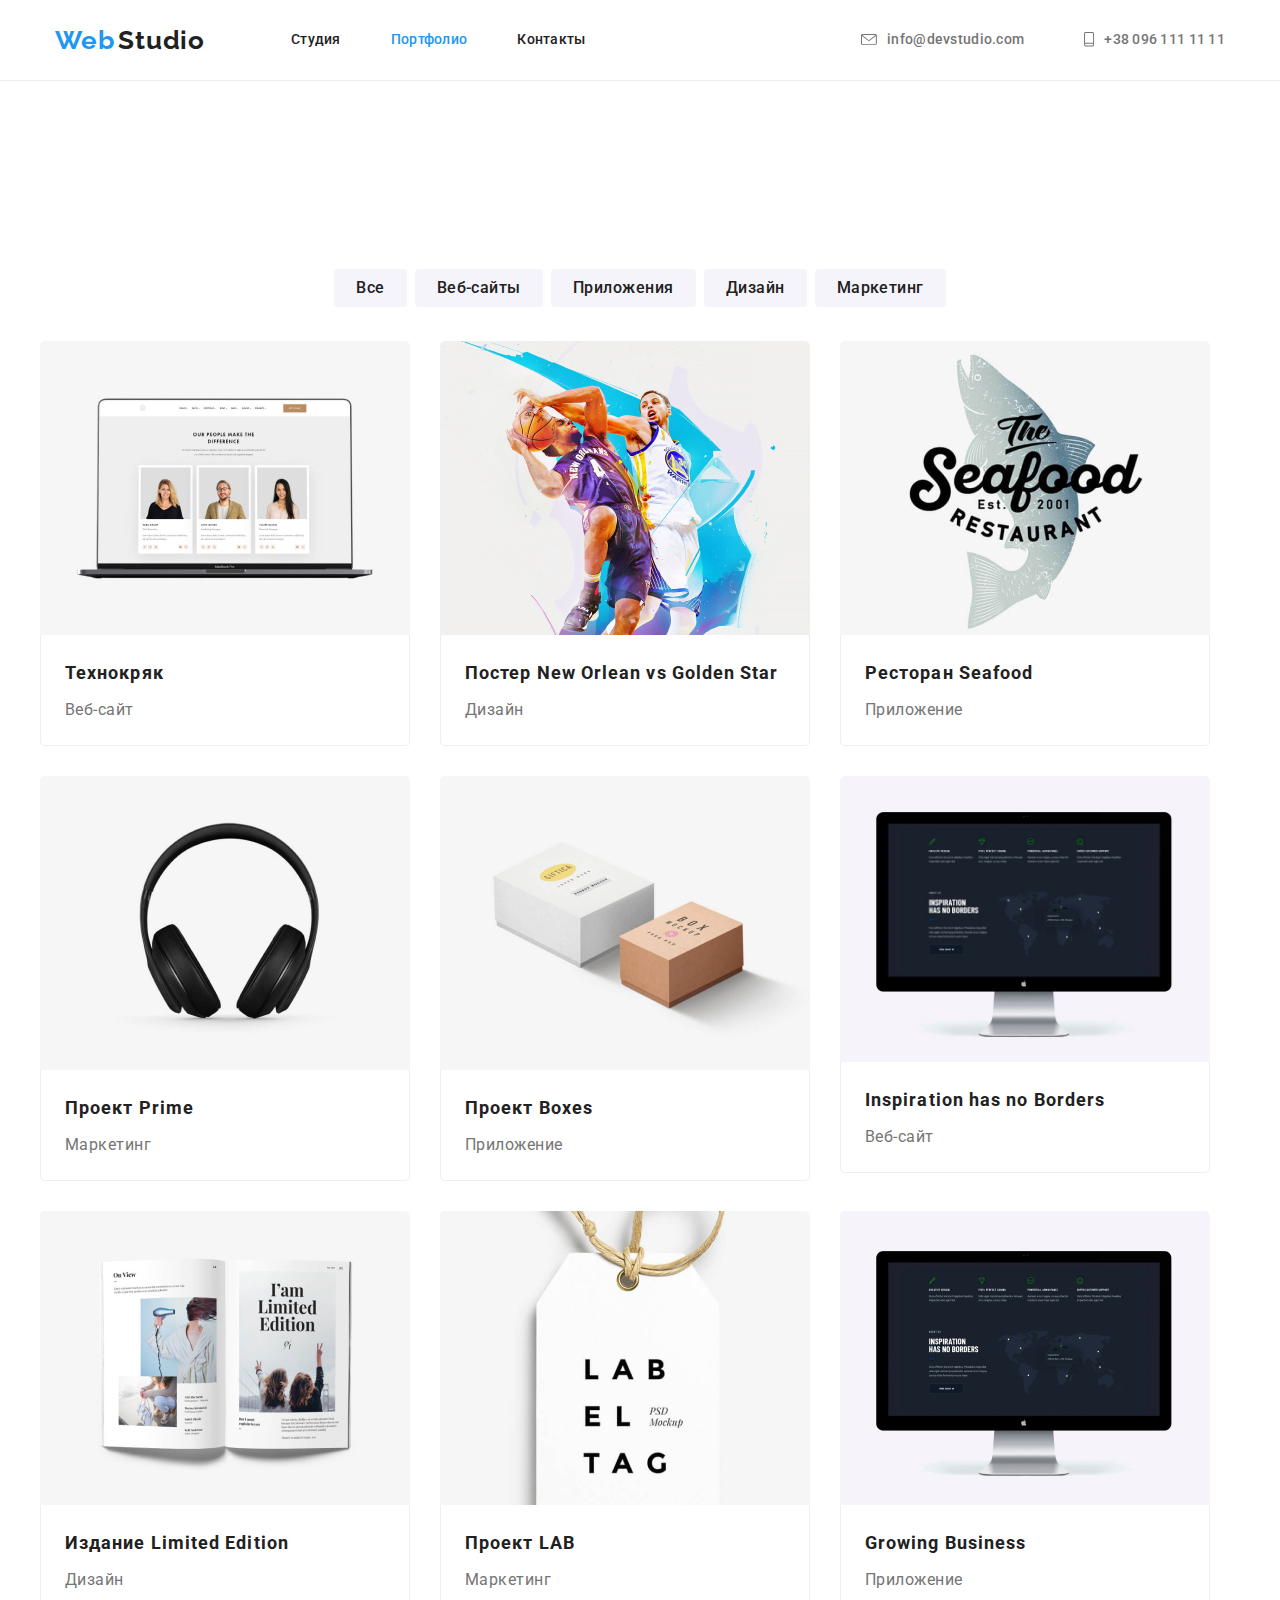
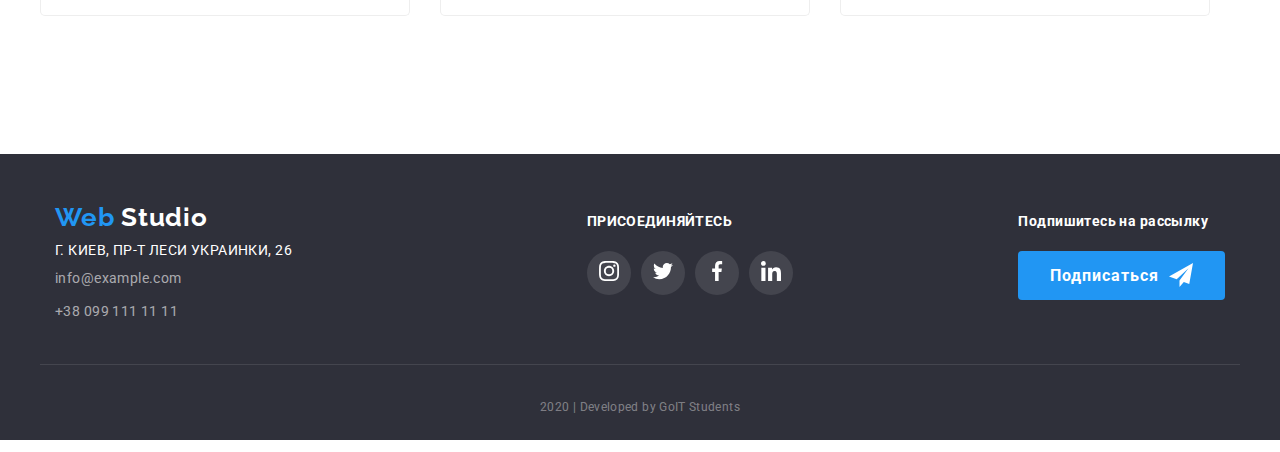
==== portfolio.html @ a6c0fffd "добавляет позиционирование на страницу студио" ====
<!DOCTYPE html>
<html lang="ru">
  <head>
    <meta charset="UTF-8" />
    <meta name="viewport" content="width=device-width, initial-scale=1.0" />
    <title>WebStudio</title>
    <link href="https://fonts.googleapis.com/css2?family=Raleway:wght@600&family=Roboto:wght@400;700;900&display=swap" rel="stylesheet">
    <link rel="stylesheet" href="https://cdnjs.cloudflare.com/ajax/libs/modern-normalize/0.6.0/modern-normalize.min.css">
    <link rel="stylesheet" href="./css/styles.css">
      </head>
  <body>
    <!-- шапка -->
    <header  class="page-header">
      <div class="container header-container">
        <nav class="main-nav">
          <a href="./index.html" class="logo"> <span class="logo-web">Web</span> <span class="logo-studio">Studio</span></a>
          <ul class="site-nav list">
            <li class="item"><a href="./index.html" class="link studio">Студия</a></li>
            <li class="item"><a href="./portfolio.html" class="link current">Портфолио</a></li>
            <li class="item"><a href="" class="link">Контакты</a></li>
          </ul>
        </nav>
       
        <ul class="list list-nav">
          <li class="list-nav img">
            <!-- <img src="./images/envelope(hover).svg" alt="the envelope" /> -->
            
            <a href="mailto:info@devstudio.com" class="list-link mail">
              <svg class="header-mail">
                <use href="./images/symbol-defs.svg#icon-envelopehover"></use>
              </svg>
              info@devstudio.com</a>
          </li>
          <li class="list-nav img">
            <!-- <img src="./images/Vector.svg" alt="mobile" /> -->
            <a href="tel:+380961111111" class="list-link phone">
              <svg class="header-phone">
                <use href="./images/symbol-defs.svg#icon-Vector"></use>
              </svg>
              +38 096 111 11 11</a>
          </li>
        </ul>
    </div>
    </header>
    <main>
      <!-- кнопки -->
      <section>
      <div class="filter">
        <button type="button" class="portfolio-button">Все</button>
        <button type="button" class="portfolio-button">Веб-сайты</button>
        <button type="button" class="portfolio-button">Приложения</button>
        <button type="button" class="portfolio-button">Дизайн</button>
        <button type="button" class="portfolio-button" >Маркетинг</button>
      </div>
      <!-- список работ -->
      <ul class="container list-portfolio">
        <li class="item portfolio">
          <a href="" class="portfolio-link"><img src="./images/techno.jpg" alt="Веб-сайт" class="portfolio-img">
          <div class="portfolio-content">
            <h2 class="portfolio-name">Технокряк</h2>
            <p class="portfolio-type">Веб-сайт</p>
            <p class="portfolio-discription">Технокряк это современная площадка распространения коронавируса. Компании используют эту платформу для цифрового шпионажа и атак на защищённые сервера конкурентов.</p>
          </div>
        </a>
        </li>
        <li class="item portfolio">
          <a href="" class="portfolio-link"><img src="./images/poster.jpg" alt="Дизайн" class="portfolio-img">
        <div class="portfolio-content">
          <h2 class="portfolio-name">Постер New Orlean vs Golden Star</h2>
          <p class="portfolio-type">Дизайн</p>
          <p class="portfolio-discription">Технокряк это современная площадка распространения коронавируса. Компании используют эту платформу для цифрового шпионажа и атак на защищённые сервера конкурентов.</p>
        </div>
        </a>
        </li>
        <li class="item portfolio">
          <a href="" class="portfolio-link"><img src="./images/restourant.jpg" alt="Приложение" class="portfolio-img">
           <div class="portfolio-content">
            <h2 class="portfolio-name">Ресторан Seafood</h2>
            <p class="portfolio-type">Приложение</p>
            <p class="portfolio-discription">Технокряк это современная площадка распространения коронавируса. Компании используют эту платформу для цифрового шпионажа и атак на защищённые сервера конкурентов.</p>
           </div>
        </a>
        </li>
        <li class="item portfolio">
          <a href="" class="portfolio-link"><img src="./images/headset.jpg" alt="Маркетинг" class="portfolio-img">
            <div class="portfolio-content">
              <h2 class="portfolio-name">Проект Prime</h2>
              <p class="portfolio-type">Маркетинг</p>
              <p class="portfolio-discription">Технокряк это современная площадка распространения коронавируса. Компании используют эту платформу для цифрового шпионажа и атак на защищённые сервера конкурентов.</p>
            </div>
        </a>
        </li>
        <li class="item portfolio">
          <a href="" class="portfolio-link"><img src="./images/boxes.jpg" alt="Приложение" class="portfolio-img">
            <div class="portfolio-content">
              <h2 class="portfolio-name">Проект Boxes</h2>
              <p class="portfolio-type">Приложение</p>
              <p class="portfolio-discription">Технокряк это современная площадка распространения коронавируса. Компании используют эту платформу для цифрового шпионажа и атак на защищённые сервера конкурентов.</p>
            </div>
        </a>
        </li>
        <li class="item portfolio">
          <a href="" class="portfolio-link"><img src="./images/monitor.jpg" alt="Веб-сайт" class="portfolio-img">
            <div class="portfolio-content">
              <h2 class="portfolio-name">Inspiration has no Borders</h2>
              <p class="portfolio-type">Веб-сайт</p>
              <p class="portfolio-discription">Технокряк это современная площадка распространения коронавируса. Компании используют эту платформу для цифрового шпионажа и атак на защищённые сервера конкурентов.</p>
            </div>
        </a>
        </li>
        <li class="item portfolio">
          <a href="" class="portfolio-link"><img src="./images/books.jpg" alt="Дизайн" class="portfolio-img">
            <div class="portfolio-content">
              <h2 class="portfolio-name">Издание Limited Edition</h2>
              <p class="portfolio-type">Дизайн</p>
              <p class="portfolio-discription">Технокряк это современная площадка распространения коронавируса. Компании используют эту платформу для цифрового шпионажа и атак на защищённые сервера конкурентов.</p>
            </div>
        </a>
        </li>
        <li class="item portfolio">
          <a href="" class="portfolio-link"><img src="./images/project-lab.jpg" alt="Маркетинг" class="portfolio-img">
            <div class="portfolio-content">
              <h2 class="portfolio-name">Проект LAB</h2>
              <p class="portfolio-type">Маркетинг</p>
              <p class="portfolio-discription">Технокряк это современная площадка распространения коронавируса. Компании используют эту платформу для цифрового шпионажа и атак на защищённые сервера конкурентов.</p>
            </div>
        </a>
        </li>
        <li class="item portfolio">
          <a href="" class="portfolio-link"><img src="./images/laptop.jpg" alt="Приложение" class="portfolio-img">
            <div class="portfolio-content">
              <h2 class="portfolio-name">Growing Business</h2>
              <p class="portfolio-type">Приложение</p>
              <p class="portfolio-discription">Технокряк это современная площадка распространения коронавируса. Компании используют эту платформу для цифрового шпионажа и атак на защищённые сервера конкурентов.</p>
            </div>
        </a>
        </li>
      </ul>              
       </section>
    
    </main>
    <footer class="container-end">
      
      <div class="container footer">
 
       <address class="address"><a href="./index.html" class="footer-logo"> <span class="logo-web">Web</span> <span class="logo-studio-footer">Studio</span></a>
         
         <span class="footer-adress">г. Киев, пр-т Леси Украинки, 26</span>
         <a href="mailto:info@example.com" class="footer-link-adress">info@example.com</a>
         <a href="tel:+380991111111" class="footer-link">+38 099 111 11 11</a>
       </address>
       <div>
         <b class="footer-tittle">ПРИСОЕДИНЯЙТЕСЬ</b>
         <ul class="list social-links">
          <li class="team-icon end">
            <a href="https://www.instagram.com/" >
              <svg class="link-icon end">
                <use href="./images/symbol-defs.svg#icon-instagram"></use>
              </svg>
              <!-- <img src="./images/instagram.svg" alt="instagram"
            /> -->
          </a>
          </li>
          <li class="team-icon end">
            <a href="https://twitter.com/">
              <svg class="link-icon end">
                <use href="./images/symbol-defs.svg#icon-twitter"></use>
              </svg>
              <!-- <img src="./images/twitter.svg" alt="twitter"/> -->
          </a>
          </li>
          <li class="team-icon end">
            <a href="https://www.facebook.com/">
              <!-- <img src="./images/facebook.svg" alt="facebook"/> -->
              <svg class="link-icon end">
                <use href="./images/symbol-defs.svg#icon-facebook"></use>
              </svg>
          </a>
          </li>
          <li class="team-icon end">
            <a href="https://www.linkedin.com/">
              <!-- <img src="./images/linkedin.svg" alt="linkedin"/> -->
              <svg class="link-icon end">
                <use href="./images/symbol-defs.svg#icon-linkedin"></use>
              </svg>
          </a>
          </li>
         </ul>
       </div>
       <div>
         <b class="footer-tittle">Подпишитесь на рассылку</b>
         <a href="" class="button signature">Подписаться</a>
         </div>
      </div>
       <p class="footer-end">2020 | Developed by GoIT Students </p>
     </footer>
  </body>
</html>
---- css/styles.css ----
:root {
    --primary-text-color: #757575;
    --secondary-text-color: #212121;
    --accent-color: #2196F3;
    --white-text-color: #FFFFFF;
    --footer-text-color: rgba(66, 44, 44, 0.4);
    --our-team-bg-color: #F5F4FA;
    --bg-color: #E5E5E5;
    --bg-variants: rgba(47, 48, 58, 0.8);
    --footer-bg-color: #2F303A;
    --clients-color: #AFB1B8;
    --footer-copyrite: rgba(255, 255, 255, 0.4);
    --portfolio-border: #EEEEEE;
}

body {
    background-color: var(--white-text-color);
    color: var(--primary-text-color);
    font-family: Roboto, sans-serif;
    font-weight: 400;
    font-size: 14px;
}
.container{
    margin-left: auto;
    margin-right: auto;
    width: 1200px;
    padding-left: 15px;
    padding-right: 15px;
}

.page-header{
    border-bottom:  1px solid #ECECEC;
}

.page-header .header-container{
    display: flex;
    align-items: center;
   }
a{
    text-decoration: none;
}
/* .section{
    margin-bottom: 94px;
    padding-top: 94px;
    padding-bottom: 94px;
} */
section{
    padding-top: 94px;
    padding-bottom: 94px;
} 

.main-nav{
    display: flex;
    align-items: center;
    /* justify-content: start; */
    
}
/* .link.current.studio{
    margin-left: 86px;
} */
.logo-web {
    text-decoration: none;
    color: var(--accent-color);
    font-family: Raleway, sans-serif;
    font-style: normal;
    font-weight: 700;
    font-size: 26px;
    line-height:1.19;
    /* identical to box height */
    letter-spacing: 0.03em;
}
/* .logo-web:hover, .logo-web:focus {
color: var(--secondary-text-color);
} */
.logo-studio{
    text-decoration: none;
    font-family: Raleway, sans-serif;
    font-weight: 700;
    font-size: 26px;
    line-height:1.19;
    /* identical to box height */
    letter-spacing: 0.03em;
}

.logo {
    color: var(--secondary-text-color);
    font-family: Raleway, sans-serif;
    margin-right: 86px;
}
.logo:hover, .logo:focus {
    color: var(--accent-color) 
}

.list, .list-portfolio, .team-members {
    list-style: none;
    padding: 0;
    
}.site-nav{
    display: flex;
    padding: 0;
    margin-top: 0;
    margin-bottom: 0;
}
/* .site-nav .item{
    margin-right: 50px;
}

.site-nav .item:last-child{
    margin-right: 0;
} */

/* .site-nav .item + .item{
    margin-left: 50px;
} */

.site-nav .item:not(:last-child){
    margin-right: 50px;
}
.site-nav .link{
    padding-top: 32px;
    padding-bottom: 32px;

    font-family: Roboto;
    font-style: 400;
    font-weight: 500;
    font-size: 14px;
    line-height: 1.14;
    letter-spacing: 0.02em;
    color: var(--secondary-text-color)
}
.site-nav .item {
    /* display: block; */
    padding-top: 32px;
    padding-bottom: 32px;

    color: var(--secondary-text-color);
    font-weight: 500;
    /* font-size: 14px; */
    line-height: 1.14;
    letter-spacing: 0.02em;
}
.site-nav .link:hover, .site-nav .link:focus {
    color: var(--accent-color) ;
}
.site-nav .link.current {
    color: var(--accent-color)
}
.list-nav{
    display: flex;
    align-items: center;
    margin: 0;
    padding: 0;
    margin-left: auto;
    
    font-weight: 500;
    /* font-size: 14px; */
    line-height: 1.14;
    letter-spacing: 0.02em;
}

.list.list-nav .list-link + .list-link{
    margin-left: 50px;
}
.list-nav.img{
    display: flex;
}
.list-link {
    display: inline-flex;
    align-items: center;
    color: var(--primary-text-color);
    fill: var(--primary-text-color);
    text-decoration: none;
    margin-left: 10px;
}
/* .list-link.mail::before{
    content: "";
    width: 16px;
    height: 12px;
    background-image: url(../images/envelope\(hover\).svg);
    background-size: contain;
    background-position: center;
    margin-right: 10px;
} */
.header-mail{
    margin-right: 10px;
    width: 16px;
    height: 11px;
    /* fill: var(--primary-text-color); */
}
/* .header-mail:hover, .header-mail:focus, .header-phone:hover, .header-phone:focus {
    fill: var(--accent-color);
} */
.header-phone{
    margin-right: 10px;
    width: 10px;
    height: 15px;
    /* fill: var(--primary-text-color); */
}
/* .list-link.phone::before{
    content: "";
    width: 10px;
    height: 15px;
    background-image: url(../images/Vector.svg);
    background-size: contain;
    background-position: center;
    margin-right: 10px;
} */
.list.list-nav li:not(:first-child) {
    margin-left: 50px;
}

.list-link:hover, .list-link:focus {
    color: var(--accent-color) ;
    fill: var(--accent-color);
}
.link {
    text-decoration: none;
}
.section-hero {
    color: var(--white-text-color);
    font-weight: 900;
    font-size: 44px;
    line-height: 1.36;
    /* or 136% */
    text-align: center;
    letter-spacing: 0.06em;
    text-transform: uppercase;

    height: 600px;
    max-width: 1600px;
    margin-left: auto;
    margin-right: auto;
    background-image: linear-gradient(to right, var(--bg-variants), var(--bg-variants)), url(../images/Header\ img.jpg);
    background-size: cover;
    /* background-repeat: no-repeat; */
    background-position: center;
}
h2{
    margin: 0;
}

.hero-tittle{
    margin-top: 0;
    margin-bottom: 30px;
}
.work-vatiants{
    position: relative;

    display: flex;
}

.section-hero-variants{
    position: absolute;
    bottom: 0;
    
    display: inline-block;
    margin-top: 0;
    margin-bottom: 0;
    padding: 27px 82px;
    min-width: 370px;
    
    background-color: var(--bg-variants);
    color: var(--white-text-color);
    font-weight: 700;
    font-size: 14px;
    line-height: 1.14;
    text-align: center;
    letter-spacing: 0.03em;
    text-transform: uppercase
}
.button {
    display: inline-flex;
    align-items: center;
    border-radius: 4px;
    padding: 10px 32px;
    text-decoration: none;
    border-color: transparent;
    min-width: 200px;
    margin: 0;
    
    color: var(--white-text-color);
    background-color: var(--accent-color);
    font-weight: 700;
    font-size: 16px;
    line-height: 1.87;
    /* identical to box height, or 187% */
    /* display: flex; */
    align-items: center;
    text-align: center;
    letter-spacing: 0.06em;
    }
.button:hover, button:focus {
    color: var(--secondary-text-color);
    background-color: var(--white-text-color);
}
.signature::after{
    content: "";
    width: 24px;
    height: 24px;
    background-image: url(../images/icon-send.svg);
    background-size: contain;
    background-position: center;
    margin-left: 10px;
    
}
.section-title {
    color: var(--secondary-text-color);
    font-weight: 700;
    /* font-size: 14px; */
    line-height: 1,14;
    letter-spacing: 0.03em;
    text-transform: uppercase;
}
.list .section-title {
    margin: 0;

}
.main-advantegies{
    display: flex;
    padding: 0;
}
.advabtagies-item{
    margin-right: 30px; 
}
.advabtagies-item::before{
    content: "";
    display: block;
    width: 270px;
    height: 120px; 
    margin-bottom: 30px;
    background-color: var(--our-team-bg-color);
    background-repeat: no-repeat;
    background-position: center;
}
.radar::before{
    background-image: url(../images/antenna\ 1\ \(2\).svg);
}
.clock::before{
    background-image: url(../images/clock\ 1.svg);
}
.diagram::before{
    background-image: url(../images/diagram\ 1.svg);
}
.astronaut::before{
    background-image: url(../images/astronaut\ 1.svg);
}

.list .advantegies :not(:first-child){
    margin-left: 30px;
}
.advantegies{
    display: block;
    padding: 25px 100px;
    margin-bottom: 30px;
    border-radius: 4px;
    min-width: 270px;
    min-height: 0.44;
    background-color: var(--our-team-bg-color);
    /* outline: 1px solid red;  */
}
.list img:hover, .list img:focus{
    background-color: var(--accent-color);
}
.list .section-title{
    margin-bottom: 10px;
}
.our-works:not(:last-child){
    margin-right: 30px;
}
.our-works{
    position: relative;
}
.section-title-hero{
    color: var(--secondary-text-color)
    font-weight: 700;
    font-size: 36px;
    line-height: 1.17;
    text-align: center;
    letter-spacing: 0.03em;
}
.container .list{
    display: flex;
    justify-content: space-between;
    align-items: center;
}
.list img{
    display: block;
}
.section-title-team{
    margin-bottom: 50px;
    color: var(--secondary-text-color);
    font-weight: 700;
    font-size: 36px;
    line-height: 1.17;
    text-align: center;
    letter-spacing: 0.03em;
}
.team-name{
    background-color: var(--white-text-color);
    box-shadow: 0px 2px 1px rgba(0, 0, 0, 0.2), 0px 1px 1px rgba(0, 0, 0, 0.14), 0px 1px 3px rgba(0, 0, 0, 0.12);
    border-radius: 4px;
}
.our-team{
    background-color: var(--our-team-bg-color);
    padding-top: 94px;
    padding-bottom: 94px;
}

.team-photo{
    margin-bottom: 30px;
}
.team-members{
    display: flex;
    justify-content: space-between;
    padding: 0;
    /* padding-left: 15px;
    padding-right: 15px; */
    
}
.team-name .list{
    display: flex;
    justify-content: space-evenly;
    /* padding-left: 0; */
    /* padding-top: 30px; */
    padding-bottom: 24px;
    padding-left: 31px;
    padding-right: 31px;
}
.team{
    margin-top: 0;
    margin-bottom: 10px;
    /* padding-top: 30px; */
    color: var(--secondary-text-color);
    font-weight: 500;
    font-size: 16px;
    line-height: 1.19;
    /* identical to box height */
    text-align: center;
    letter-spacing: 0.03em;
}
.team-job{
    margin-top: 0;
    margin-bottom: 16px;
    /* font-weight: 400; */
    font-size: 16px;
    line-height: 1.19;
    /* identical to box height */
    text-align: center;
    letter-spacing: 0.03em;
}
.link-social{
    display: flex;
    width: 44px;
    height: 44px;
    justify-content: center;
    align-items: center;
    border-radius: 50%;
    fill: var(--clients-color)
}
.link-social:hover, .link-social:focus{
    background-color: var(--accent-color);
    fill: var(--white-text-color);
}
.team-icon{
    width: 44px;
    height: 44px;
}
.link-icon{
    width: 20px;
    height: 20px;
}
/* .link-icon:hover, .link-icon:focus{
    fill: var(--white-text-color);
} */

.list-information{
    margin: 0;
    /* font-weight: 400; */
    /* font-size: 14px; */
    line-height: 1.71;
    /* or 171% */
    letter-spacing: 0.03em;
}
/* .team-name > .list{
    padding-left: 0;
} */
.container > .list{
    display: flex;
    justify-content: space-between;
}
.container.clients img{
    border: 1px solid var(--clients-color);
    box-sizing: border-box;
    border-radius: 4px;
}

.permanent-clients{
    padding: 0;
}
.company{
    display: block;
    width: 170px;
    height: 90px;
    border: 1px solid var(--clients-color);
    border-radius: 4px;
    fill: var(--clients-color);
}
.company:hover, .company:focus{
    fill: var(--accent-color);
    border: 1px solid var(--accent-color)
}
.logo1{
    padding: 20px 63px;
}
.logo2{
    padding: 19px 65px;
}
.logo3{
    padding: 24px 64px;
}
.logo4{
    padding: 24px 45px;
}
.logo5{
    padding: 22px 55px;
}
.logo6{
    padding: 22px 41px;
}
/* .header-mail{
    margin-right: 10px;
    width: 16px;
    height: 11px;
    fill: var(--primary-text-color);
}
.header-mail:hover, .header-mail:focus, .header-phone:hover, .header-phone:focus {
    fill: var(--accent-color);
} */
/* .company-1{
    padding: 21px 65px;
    max-width: 170px;
}
.company-2{
    padding: 19px 67px;
    max-width: 170px;
}
.company-3{
    padding: 24px 71px 24px 63px;
    max-width: 170px;
}
.company-4{
    padding: 25px 46px;
    max-width: 170px;
}
.company-5{
    padding: 22px 58px;
    max-width: 170px;
}
.company-6{
    padding: 23px 43px;
    max-width: 170px;
} */
.container-end{
    background-color: var(--footer-bg-color);    
}
.footer{
    display: flex;
    
}
.container.footer{
    align-items: baseline;
    justify-content: space-between;
    height: 211px;
    border-bottom: 1px solid rgba(255, 255, 255, 0.1);
}
.address{
   display: flex;
   flex-direction: column; 
   margin-right: 69px;
   
}
.logo-studio-footer{
    color: var(--white-text-color);
    font-style: normal;
}
.footer-logo{
    display: block;
    margin-top: 48px;
    margin-bottom: 10px;

    text-decoration: none;
    font-family: Raleway, sans-serif;
    font-weight: 700;
    font-size: 26px;
    line-height:1.19;
    letter-spacing: 0.03em;
}
.footer-adress{
    margin-bottom: 9px;
    color: var(--white-text-color);
    font-weight: 400;
    font-style: normal;
    /* font-size: 14px; */
    line-height: 1.14;
    letter-spacing: 0.03em;
    text-transform: uppercase;
    font-style: bold;
}
.footer-tittle{
    display: block;
    margin-bottom: 21px;
    color: var(--white-text-color);
    font-weight: 700;
    /* font-size: 14px; */
    line-height: 1.14;
    /* or 171% */
    letter-spacing: 0.03em;
}
.footer-link, .footer-link-adress {
    color:rgba(255, 255, 255, 0.6) ;
    /* font-weight: 400; */
    /* font-size: 14px; */
    font-style: normal;
    line-height: 1.71;
    /* or 171% */
    letter-spacing: 0.03em;
    text-decoration: none;
}
.footer-link-adress{
    margin-bottom: 9px;
}
.social-links{
    padding-left: 0;
}
.team-icon.end{
    display: flex;
    width: 44px;
    height: 44px;
    justify-content: center;
    align-items: center;
    border-radius: 50%;
    padding: 0;
    margin-right: 10px;
    background-color: rgba(255, 255, 255, 0.1);
}
.team-icon.end:last-child{
    margin: 0;
}
.team-icon.end:hover, .team-icon.end:focus{
    background-color: var(--accent-color);
    }
.link-icon.end{
    width: 20px;
    height: 20px;
    fill: var(--white-text-color)
}

.footer-end{
    padding-top: 18px;
    padding-bottom: 21px;
        
    color: var(--footer-copyrite);
    /* font-weight: 400; */
    font-size: 12px;
    line-height: 2;
    /* or 200% */
    text-align: center;
    letter-spacing: 0.03em;

}
/* .button {
    color: var(--white-text-color);
    background-color: var(--accent-color); */
    /* font-size: 24px;
    padding: 12px;
    display: inline-block;
    border-color: 1px transparent;
    text-decoration: none; */
/* } */


/* Портфолио */
img{
    display: block;
    max-width: 100%;
    height: auto;
}

.filter{
    display: flex;
    justify-content: center;
    margin-bottom: 34px;
    margin-top: 94px;
}
.portfolio-button:not(:last-child){
    margin-right: 8px;
}
.portfolio-button{
    /* padding-bottom: 16px; */
   
    color: var(--secondary-text-color);
    background-color: var(--our-team-bg-color);
    font-weight: 500;
    font-size: 16px;
    line-height: 1.62;
    text-align: center;
    letter-spacing: 0.03em;
    padding: 6px 22px;  
    border: transparent;  
    border-radius: 4px
}
.portfolio-button:hover, .portfolio-button:focus{
    color: var(--white-text-color);
    background-color: var(--accent-color);
    cursor: pointer;
}
.portfolio-img{
   display: block;
}
.portfolio-link{
    position: relative;

    display: block;
}
.portfolio-content{
    box-sizing: border-box;
    border-right: 1px solid #EEEEEE;
    border-left: 1px solid #EEEEEE;
    border-bottom: 1px solid #EEEEEE;
    border-bottom-right-radius: 5px;
    border-bottom-left-radius: 5px;
    padding: 20px 24px;
}
.portfolio-name{
    margin-bottom: 4px;

    color: var(--secondary-text-color);
    font-weight: 700;
    font-size: 18px;
    line-height: 2;
    /* identical to box height, or 200% */
    letter-spacing: 0.06em;
}
.portfolio-type{
    margin: 0;
    /* font-weight: 400; */
    font-size: 16px;
    line-height: 1.87;
    /* identical to box height, or 187% */
    letter-spacing: 0.03em;

    color: var(--primary-text-color);
}
.portfolio-discription{
    position: absolute;
    top: 50%;
    left: 50%;
    transform: translate(-50%, -50%);

    margin-bottom: 0;
    margin-top: 0;  

    color: transparent;       
    /* color: var(--white-text-color); */
    /* font-weight: 400; */
    font-size: 18px;
    line-height: 1.56;
    /* or 156% */
    letter-spacing: 0.03em;
}

.portfolio-discription:hover, .portfolio-discription:focus{
    color: var(--white-text-color);
    background-color: var(--accent-color);
}
.list-portfolio{
    display: flex;
    flex-wrap: wrap;
}
.list-portfolio .item{
    border-top-right-radius: 5px;
    border-top-left-radius: 5px;
    overflow: hidden;
    margin-bottom: 30px;
}
.item{
    max-width: 370px;
    /* margin-bottom: 20px; */
    margin-right: 30px;
}
.item:nth-child(3n){
    margin-right: 0px;
}
.item.portfolio:hover, .item.portfolio:focus{
    box-shadow: 1px 4px 6px rgba(0, 0, 0, 0.16), 0px 4px 4px rgba(0, 0, 0, 0.06), 0px 1px 1px rgba(0, 0, 0, 0.12);
}
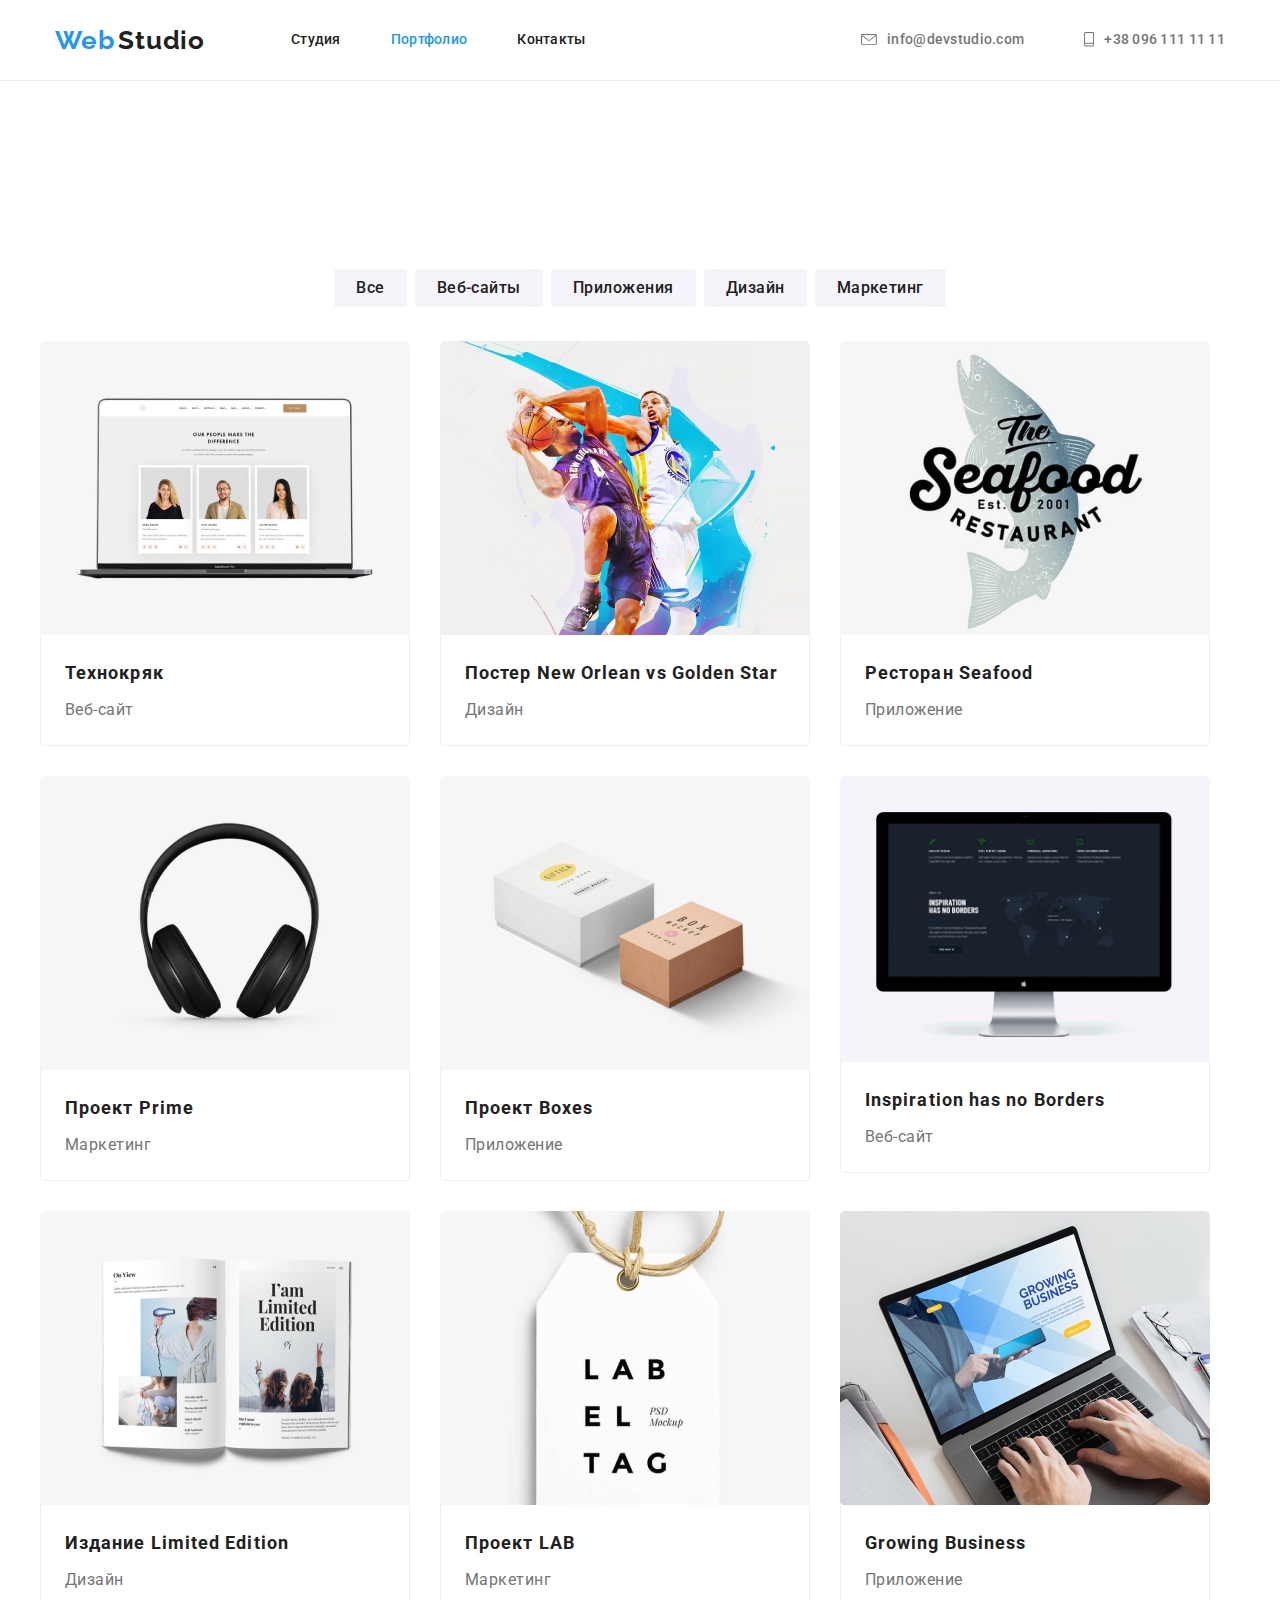
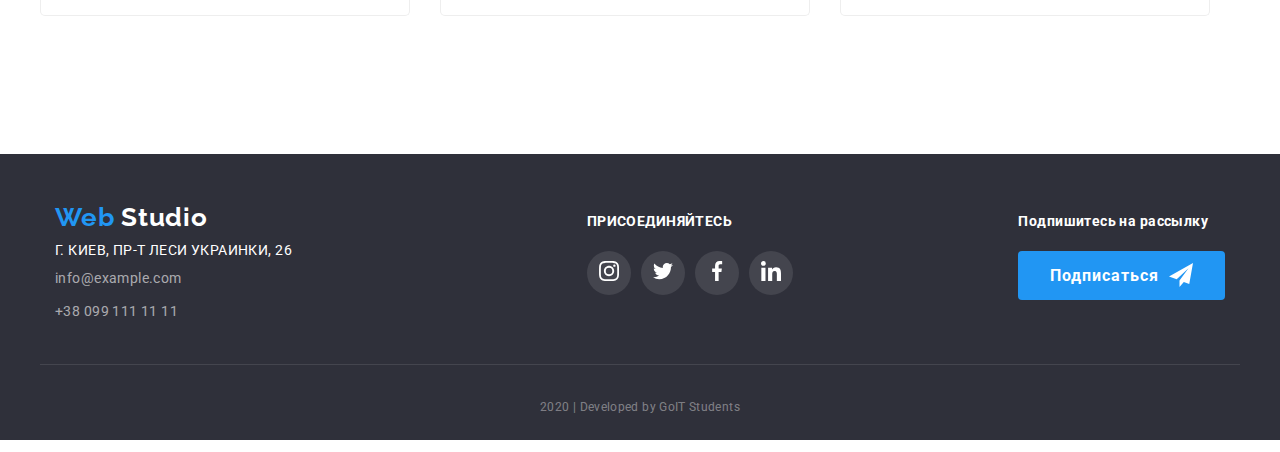
==== commit 9785d3c7: "добавляет позиционирование на страницу портфолио" ====
--- a/portfolio.html
+++ b/portfolio.html
@@ -55,83 +55,110 @@
       <!-- список работ -->
       <ul class="container list-portfolio">
         <li class="item portfolio">
-          <a href="" class="portfolio-link"><img src="./images/techno.jpg" alt="Веб-сайт" class="portfolio-img">
-          <div class="portfolio-content">
-            <h2 class="portfolio-name">Технокряк</h2>
-            <p class="portfolio-type">Веб-сайт</p>
-            <p class="portfolio-discription">Технокряк это современная площадка распространения коронавируса. Компании используют эту платформу для цифрового шпионажа и атак на защищённые сервера конкурентов.</p>
-          </div>
-        </a>
-        </li>
-        <li class="item portfolio">
-          <a href="" class="portfolio-link"><img src="./images/poster.jpg" alt="Дизайн" class="portfolio-img">
+          <div class="thumb">
+            <a href="" class="portfolio-link"><img src="./images/techno.jpg" alt="Веб-сайт" class="portfolio-img">
+              <p class="portfolio-discription">Технокряк это современная площадка распространения коронавируса. Компании используют эту платформу для цифрового шпионажа и атак на защищённые сервера конкурентов.</p>
+            </div>
+              <div class="portfolio-content">
+                <h2 class="portfolio-name">Технокряк</h2>
+                <p class="portfolio-type">Веб-сайт</p>
+                
+              </div>
+            </a>
+          
+        </li>
+        <li class="item portfolio">
+          <div class="thumb">
+            <a href="" class="portfolio-link"><img src="./images/poster.jpg" alt="Дизайн" class="portfolio-img">
+              <p class="portfolio-discription">Технокряк это современная площадка распространения коронавируса. Компании используют эту платформу для цифрового шпионажа и атак на защищённые сервера конкурентов.</p>
+            </div>
         <div class="portfolio-content">
           <h2 class="portfolio-name">Постер New Orlean vs Golden Star</h2>
           <p class="portfolio-type">Дизайн</p>
-          <p class="portfolio-discription">Технокряк это современная площадка распространения коронавируса. Компании используют эту платформу для цифрового шпионажа и атак на защищённые сервера конкурентов.</p>
+          
         </div>
         </a>
         </li>
         <li class="item portfolio">
-          <a href="" class="portfolio-link"><img src="./images/restourant.jpg" alt="Приложение" class="portfolio-img">
+          <div class="thumb">
+            <a href="" class="portfolio-link"><img src="./images/restourant.jpg" alt="Приложение" class="portfolio-img">
+              <p class="portfolio-discription">Технокряк это современная площадка распространения коронавируса. Компании используют эту платформу для цифрового шпионажа и атак на защищённые сервера конкурентов.</p>
+          </div>
            <div class="portfolio-content">
             <h2 class="portfolio-name">Ресторан Seafood</h2>
             <p class="portfolio-type">Приложение</p>
-            <p class="portfolio-discription">Технокряк это современная площадка распространения коронавируса. Компании используют эту платформу для цифрового шпионажа и атак на защищённые сервера конкурентов.</p>
            </div>
         </a>
         </li>
         <li class="item portfolio">
+         <div  class="thumb">
           <a href="" class="portfolio-link"><img src="./images/headset.jpg" alt="Маркетинг" class="portfolio-img">
+            <p class="portfolio-discription">Технокряк это современная площадка распространения коронавируса. Компании используют эту платформу для цифрового шпионажа и атак на защищённые сервера конкурентов.</p>
+
+         </div>
             <div class="portfolio-content">
               <h2 class="portfolio-name">Проект Prime</h2>
               <p class="portfolio-type">Маркетинг</p>
-              <p class="portfolio-discription">Технокряк это современная площадка распространения коронавируса. Компании используют эту платформу для цифрового шпионажа и атак на защищённые сервера конкурентов.</p>
-            </div>
-        </a>
-        </li>
-        <li class="item portfolio">
-          <a href="" class="portfolio-link"><img src="./images/boxes.jpg" alt="Приложение" class="portfolio-img">
+            </div>
+        </a>
+        </li>
+        <li class="item portfolio">
+          <div  class="thumb">
+            <a href="" class="portfolio-link"><img src="./images/boxes.jpg" alt="Приложение" class="portfolio-img">
+            <p class="portfolio-discription">Технокряк это современная площадка распространения коронавируса. Компании используют эту платформу для цифрового шпионажа и атак на защищённые сервера конкурентов.</p>
+
+          </div>
             <div class="portfolio-content">
               <h2 class="portfolio-name">Проект Boxes</h2>
               <p class="portfolio-type">Приложение</p>
-              <p class="portfolio-discription">Технокряк это современная площадка распространения коронавируса. Компании используют эту платформу для цифрового шпионажа и атак на защищённые сервера конкурентов.</p>
-            </div>
-        </a>
-        </li>
-        <li class="item portfolio">
-          <a href="" class="portfolio-link"><img src="./images/monitor.jpg" alt="Веб-сайт" class="portfolio-img">
+            </div>
+        </a>
+        </li>
+        <li class="item portfolio">
+          <div  class="thumb">
+            <a href="" class="portfolio-link"><img src="./images/monitor.jpg" alt="Веб-сайт" class="portfolio-img">
+              <p class="portfolio-discription">Технокряк это современная площадка распространения коронавируса. Компании используют эту платформу для цифрового шпионажа и атак на защищённые сервера конкурентов.</p>
+
+          </div>
             <div class="portfolio-content">
               <h2 class="portfolio-name">Inspiration has no Borders</h2>
               <p class="portfolio-type">Веб-сайт</p>
-              <p class="portfolio-discription">Технокряк это современная площадка распространения коронавируса. Компании используют эту платформу для цифрового шпионажа и атак на защищённые сервера конкурентов.</p>
-            </div>
-        </a>
-        </li>
-        <li class="item portfolio">
-          <a href="" class="portfolio-link"><img src="./images/books.jpg" alt="Дизайн" class="portfolio-img">
+            </div>
+        </a>
+        </li>
+        <li class="item portfolio">
+          <div  class="thumb">
+            <a href="" class="portfolio-link"><img src="./images/books.jpg" alt="Дизайн" class="portfolio-img">
+            <p class="portfolio-discription">Технокряк это современная площадка распространения коронавируса. Компании используют эту платформу для цифрового шпионажа и атак на защищённые сервера конкурентов.</p>
+
+          </div>
             <div class="portfolio-content">
               <h2 class="portfolio-name">Издание Limited Edition</h2>
               <p class="portfolio-type">Дизайн</p>
-              <p class="portfolio-discription">Технокряк это современная площадка распространения коронавируса. Компании используют эту платформу для цифрового шпионажа и атак на защищённые сервера конкурентов.</p>
-            </div>
-        </a>
-        </li>
-        <li class="item portfolio">
-          <a href="" class="portfolio-link"><img src="./images/project-lab.jpg" alt="Маркетинг" class="portfolio-img">
+            </div>
+        </a>
+        </li>
+        <li class="item portfolio">
+          <div  class="thumb">
+            <a href="" class="portfolio-link"><img src="./images/project-lab.jpg" alt="Маркетинг" class="portfolio-img">
+            <p class="portfolio-discription">Технокряк это современная площадка распространения коронавируса. Компании используют эту платформу для цифрового шпионажа и атак на защищённые сервера конкурентов.</p>
+
+          </div>
             <div class="portfolio-content">
               <h2 class="portfolio-name">Проект LAB</h2>
               <p class="portfolio-type">Маркетинг</p>
-              <p class="portfolio-discription">Технокряк это современная площадка распространения коронавируса. Компании используют эту платформу для цифрового шпионажа и атак на защищённые сервера конкурентов.</p>
-            </div>
-        </a>
-        </li>
-        <li class="item portfolio">
-          <a href="" class="portfolio-link"><img src="./images/laptop.jpg" alt="Приложение" class="portfolio-img">
+            </div>
+        </a>
+        </li>
+        <li class="item portfolio">
+          <div  class="thumb">
+            <a href="" class="portfolio-link"><img src="./images/img.jpg" alt="Приложение" class="portfolio-img">
+              <p class="portfolio-discription">Технокряк это современная площадка распространения коронавируса. Компании используют эту платформу для цифрового шпионажа и атак на защищённые сервера конкурентов.</p>
+
+          </div>
             <div class="portfolio-content">
               <h2 class="portfolio-name">Growing Business</h2>
               <p class="portfolio-type">Приложение</p>
-              <p class="portfolio-discription">Технокряк это современная площадка распространения коронавируса. Компании используют эту платформу для цифрового шпионажа и атак на защищённые сервера конкурентов.</p>
             </div>
         </a>
         </li>
--- a/css/styles.css
+++ b/css/styles.css
@@ -717,11 +717,11 @@
 .portfolio-img{
    display: block;
 }
-.portfolio-link{
+/* .portfolio-link{
     position: relative;
 
     display: block;
-}
+} */
 .portfolio-content{
     box-sizing: border-box;
     border-right: 1px solid #EEEEEE;
@@ -751,28 +751,48 @@
 
     color: var(--primary-text-color);
 }
+.thumb{
+    position: relative; 
+}
+/* .thumb{
+    position: relative;
+} */
 .portfolio-discription{
     position: absolute;
-    top: 50%;
-    left: 50%;
-    transform: translate(-50%, -50%);
-
+    top: 0px;
+  
+    width: 100%;
+    height: 100%;
+    padding: 63px 24px;
+    /* height: 294px;
+    width: 370px; */
+    /* left: 50%;
+    transform: translate(-50%, -50%); */
+
+    display: flex;
     margin-bottom: 0;
     margin-top: 0;  
-
-    color: transparent;       
+    align-items: center;
+    /* text-align: center; */
+    color: var(--white-text-color);
+    background: rgba(33, 150, 243, 0.9);
+    
+    opacity: 0;
+    /* color: transparent;        */
     /* color: var(--white-text-color); */
     /* font-weight: 400; */
     font-size: 18px;
     line-height: 1.56;
     /* or 156% */
     letter-spacing: 0.03em;
-}
-
-.portfolio-discription:hover, .portfolio-discription:focus{
-    color: var(--white-text-color);
-    background-color: var(--accent-color);
-}
+    
+}
+.item.portfolio:hover .portfolio-discription{
+    opacity: 1;
+}
+/* .portfolio-discription:hover, .portfolio-discription:focus{
+    opacity: 1;
+} */
 .list-portfolio{
     display: flex;
     flex-wrap: wrap;
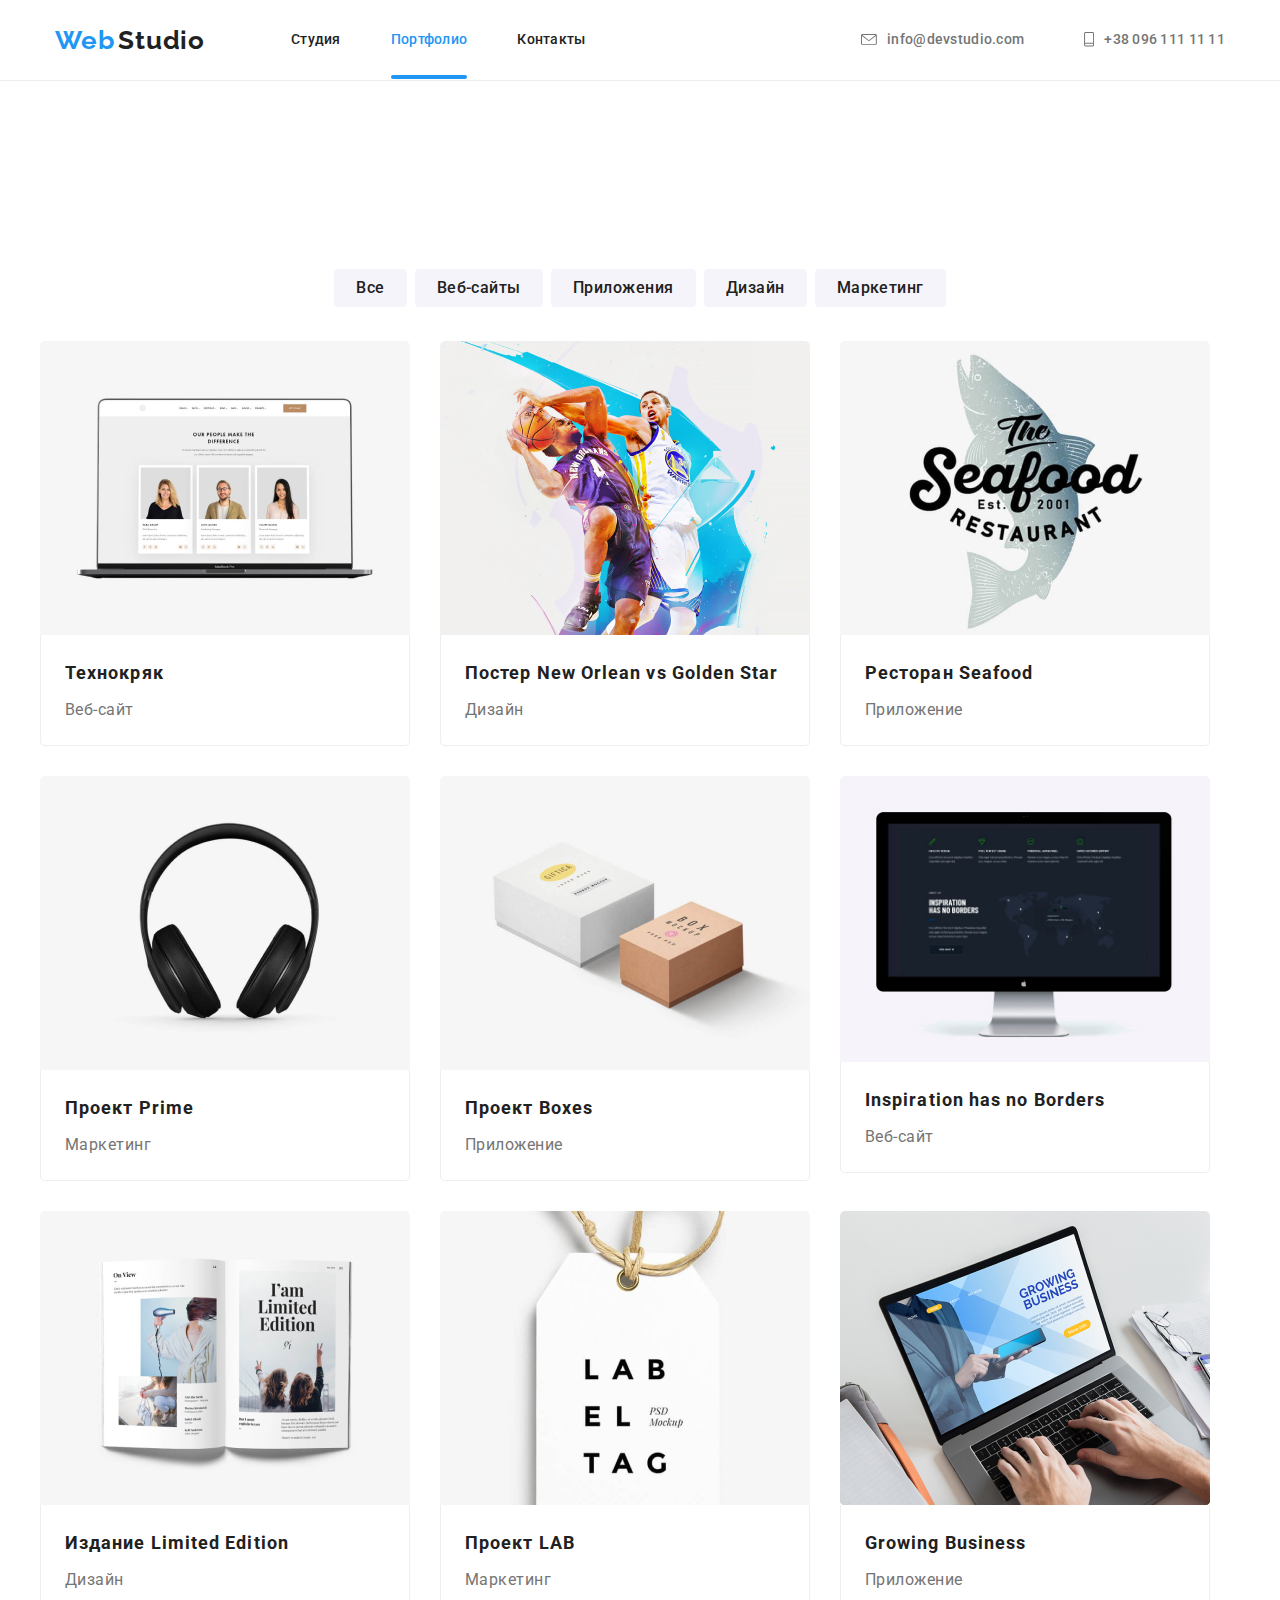
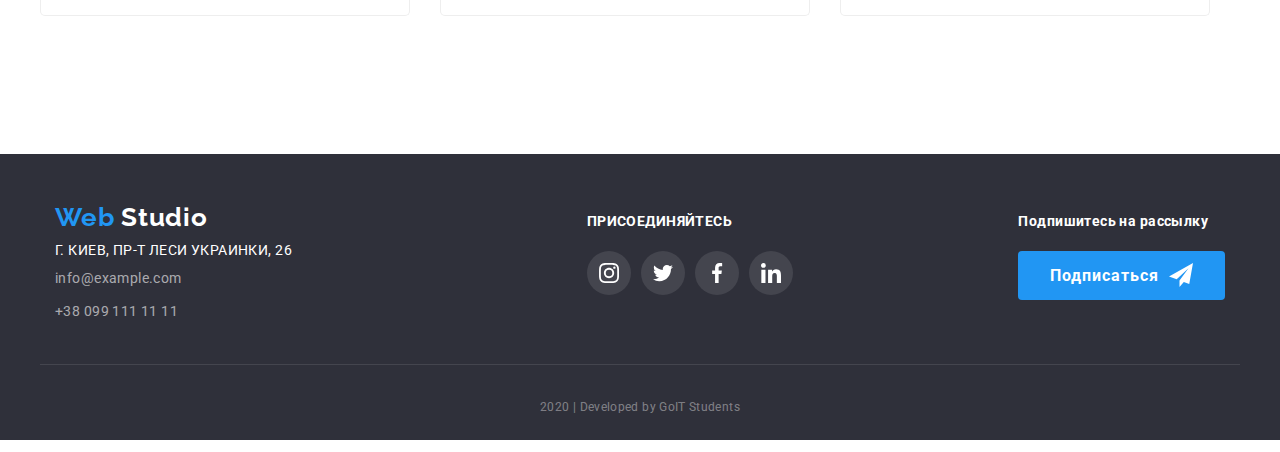
==== commit 1f1b0c06: "добавляет анимацию в футер страницы портфолио" ====
--- a/portfolio.html
+++ b/portfolio.html
@@ -180,7 +180,7 @@
          <b class="footer-tittle">ПРИСОЕДИНЯЙТЕСЬ</b>
          <ul class="list social-links">
           <li class="team-icon end">
-            <a href="https://www.instagram.com/" >
+            <a href="https://www.instagram.com/"  class="link-social">
               <svg class="link-icon end">
                 <use href="./images/symbol-defs.svg#icon-instagram"></use>
               </svg>
@@ -189,7 +189,7 @@
           </a>
           </li>
           <li class="team-icon end">
-            <a href="https://twitter.com/">
+            <a href="https://twitter.com/" class="link-social">
               <svg class="link-icon end">
                 <use href="./images/symbol-defs.svg#icon-twitter"></use>
               </svg>
@@ -197,7 +197,7 @@
           </a>
           </li>
           <li class="team-icon end">
-            <a href="https://www.facebook.com/">
+            <a href="https://www.facebook.com/" class="link-social">
               <!-- <img src="./images/facebook.svg" alt="facebook"/> -->
               <svg class="link-icon end">
                 <use href="./images/symbol-defs.svg#icon-facebook"></use>
@@ -205,7 +205,7 @@
           </a>
           </li>
           <li class="team-icon end">
-            <a href="https://www.linkedin.com/">
+            <a href="https://www.linkedin.com/" class="link-social">
               <!-- <img src="./images/linkedin.svg" alt="linkedin"/> -->
               <svg class="link-icon end">
                 <use href="./images/symbol-defs.svg#icon-linkedin"></use>
--- a/css/styles.css
+++ b/css/styles.css
@@ -86,6 +86,7 @@
     color: var(--secondary-text-color);
     font-family: Raleway, sans-serif;
     margin-right: 86px;
+    transition: color 250ms cubic-bezier(0.4, 0, 0.2, 1);
 }
 .logo:hover, .logo:focus {
     color: var(--accent-color) 
@@ -117,6 +118,8 @@
     margin-right: 50px;
 }
 .site-nav .link{
+    position: relative;
+
     padding-top: 32px;
     padding-bottom: 32px;
 
@@ -126,7 +129,21 @@
     font-size: 14px;
     line-height: 1.14;
     letter-spacing: 0.02em;
-    color: var(--secondary-text-color)
+    color: var(--secondary-text-color);
+
+    transition: color 250ms cubic-bezier(0.4, 0, 0.2, 1);
+}
+
+.site-nav .link.current::after{
+    position: absolute;
+    bottom: 0;
+
+    content: '';
+    display: block;
+    width: 100%;
+    height: 4px;
+    background-color: var(--accent-color);
+    border-radius: 2px;
 }
 .site-nav .item {
     /* display: block; */
@@ -171,6 +188,8 @@
     fill: var(--primary-text-color);
     text-decoration: none;
     margin-left: 10px;
+
+    transition: color 250ms cubic-bezier(0.4, 0, 0.2, 1), fill 250ms cubic-bezier(0.4, 0, 0.2, 1);
 }
 /* .list-link.mail::before{
     content: "";
@@ -288,6 +307,9 @@
     align-items: center;
     text-align: center;
     letter-spacing: 0.06em;
+
+    transition: background-color 250ms cubic-bezier(0.4, 0, 0.2, 1), color 250ms cubic-bezier(0.4, 0, 0.2, 1);
+
     }
 .button:hover, button:focus {
     color: var(--secondary-text-color);
@@ -455,7 +477,11 @@
     justify-content: center;
     align-items: center;
     border-radius: 50%;
-    fill: var(--clients-color)
+    fill: var(--clients-color);
+    
+    transition: background-color 250ms cubic-bezier(0.4, 0, 0.2, 1),  fill 250ms cubic-bezier(0.4, 0, 0.2, 1);
+
+    
 }
 .link-social:hover, .link-social:focus{
     background-color: var(--accent-color);
@@ -504,6 +530,9 @@
     border: 1px solid var(--clients-color);
     border-radius: 4px;
     fill: var(--clients-color);
+
+    transition: fill 250ms cubic-bezier(0.4, 0, 0.2, 1), border 250ms cubic-bezier(0.4, 0, 0.2, 1);
+
 }
 .company:hover, .company:focus{
     fill: var(--accent-color);
@@ -632,6 +661,7 @@
 .social-links{
     padding-left: 0;
 }
+
 .team-icon.end{
     display: flex;
     width: 44px;
@@ -639,9 +669,12 @@
     justify-content: center;
     align-items: center;
     border-radius: 50%;
-    padding: 0;
+    /* padding: 0; */
     margin-right: 10px;
     background-color: rgba(255, 255, 255, 0.1);
+    fill: var(--white-text-color);
+
+    transition: background-color 250ms cubic-bezier(0.4, 0, 0.2, 1);
 }
 .team-icon.end:last-child{
     margin: 0;
@@ -707,7 +740,9 @@
     letter-spacing: 0.03em;
     padding: 6px 22px;  
     border: transparent;  
-    border-radius: 4px
+    border-radius: 4px;
+
+    transition: background-color 250ms cubic-bezier(0.4, 0, 0.2, 1), color 250ms cubic-bezier(0.4, 0, 0.2, 1);
 }
 .portfolio-button:hover, .portfolio-button:focus{
     color: var(--white-text-color);
@@ -753,6 +788,7 @@
 }
 .thumb{
     position: relative; 
+    overflow: hidden;
 }
 /* .thumb{
     position: relative;
@@ -760,14 +796,12 @@
 .portfolio-discription{
     position: absolute;
     top: 0px;
+    
   
     width: 100%;
     height: 100%;
     padding: 63px 24px;
-    /* height: 294px;
-    width: 370px; */
-    /* left: 50%;
-    transform: translate(-50%, -50%); */
+  
 
     display: flex;
     margin-bottom: 0;
@@ -777,7 +811,7 @@
     color: var(--white-text-color);
     background: rgba(33, 150, 243, 0.9);
     
-    opacity: 0;
+    /* opacity: 0; */
     /* color: transparent;        */
     /* color: var(--white-text-color); */
     /* font-weight: 400; */
@@ -785,10 +819,15 @@
     line-height: 1.56;
     /* or 156% */
     letter-spacing: 0.03em;
+
+    transform: translateY(100%);
+    transition: transform 250ms cubic-bezier(0.4, 0, 0.2, 1);
+    
     
 }
 .item.portfolio:hover .portfolio-discription{
-    opacity: 1;
+    /* opacity: 1; */
+    transform: translateY(0);
 }
 /* .portfolio-discription:hover, .portfolio-discription:focus{
     opacity: 1;
